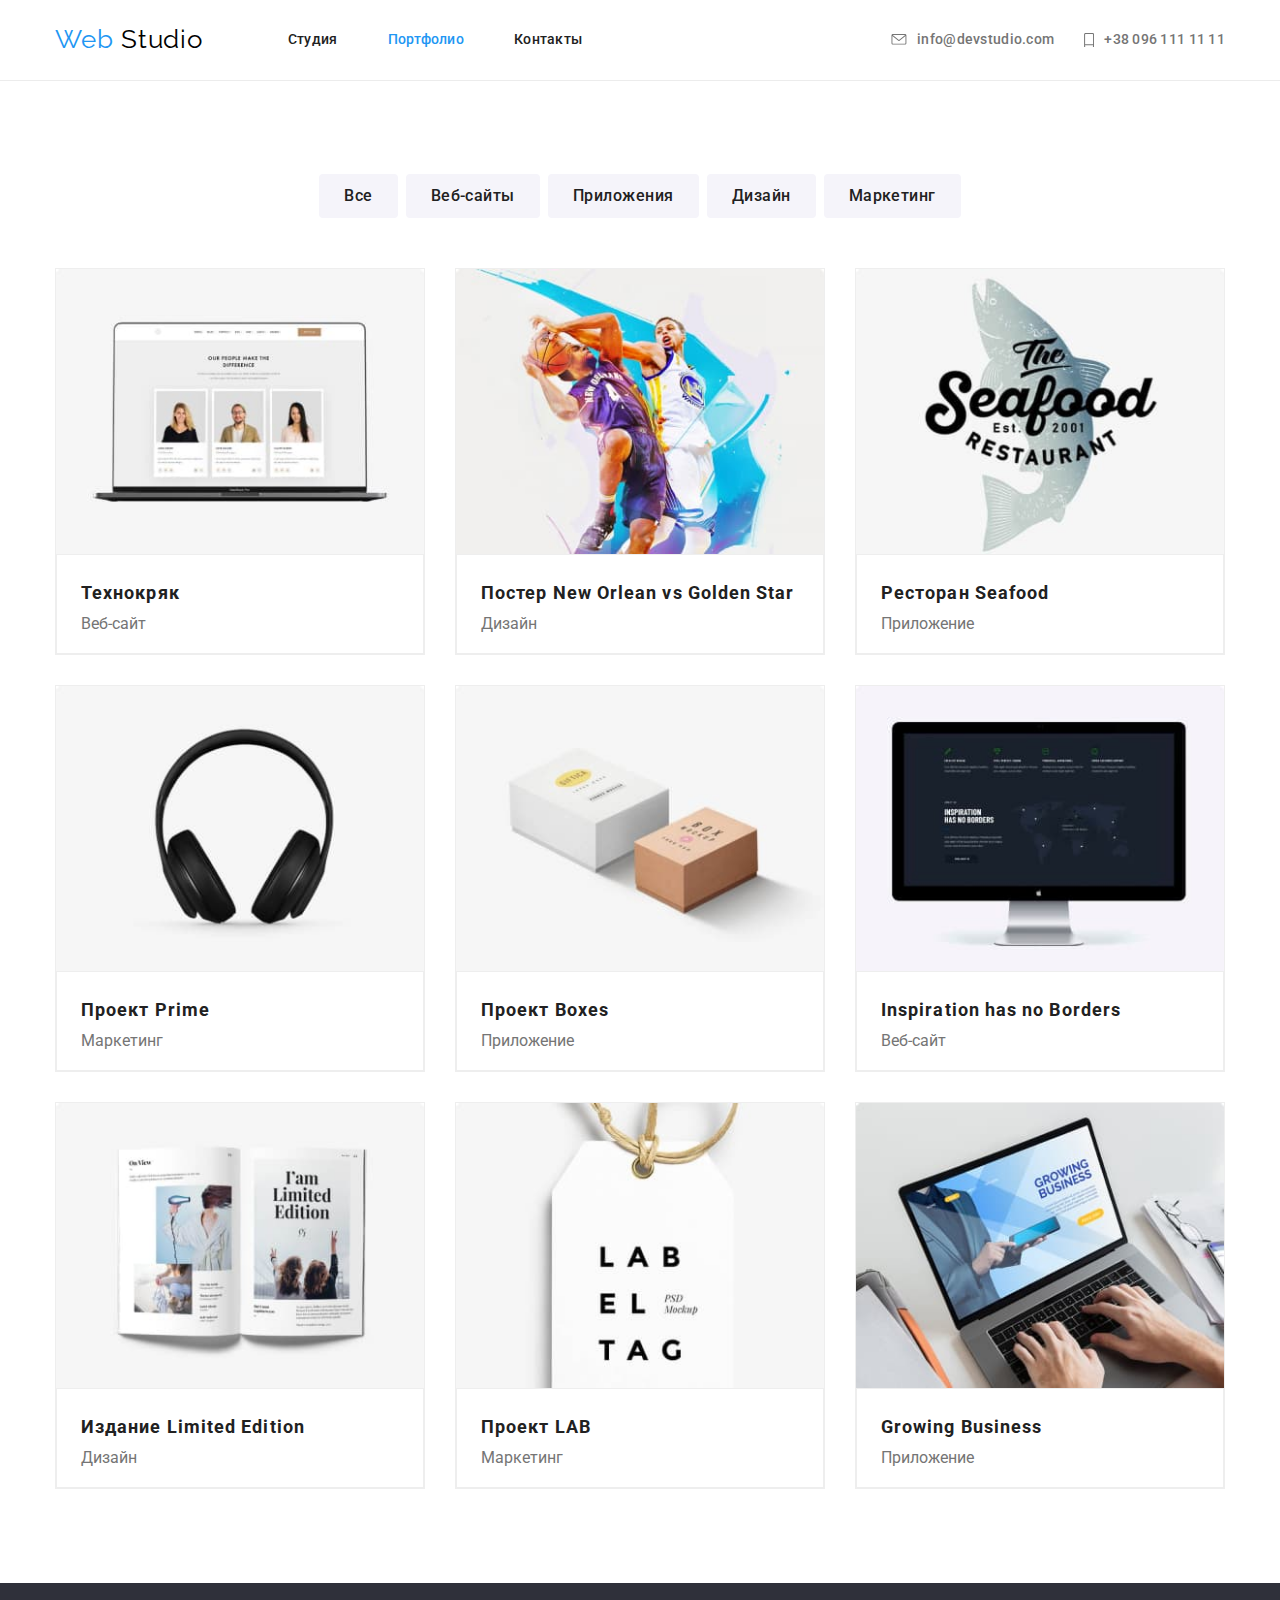
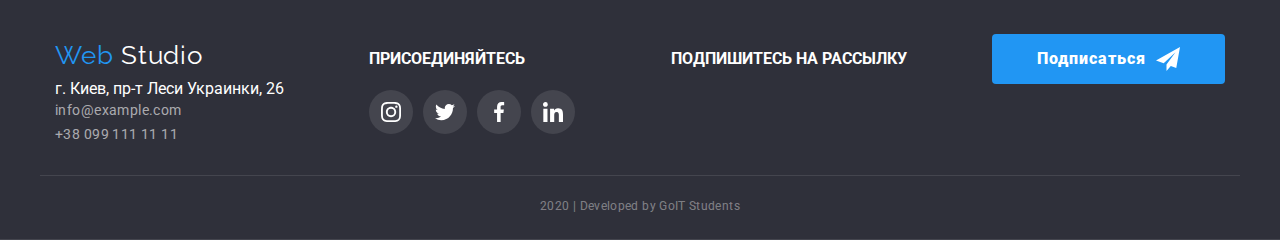
==== portfolio.html @ bc23f322 "Добавляет файлы из предыдущего репозитория" ====
<!DOCTYPE html>
<html lang="ru">
  <head>
    <meta charset="UTF-8" />
    <meta name="viewport" content="width=device-width, initial-scale=1.0" />
    <title>Document</title>
    <link
      href="https://fonts.googleapis.com/css2?family=Raleway:wght@700&family=Roboto:wght@400;500;700;900&display=swap"
      rel="stylesheet"
    />
    <link
      rel="stylesheet"
      href="https://cdnjs.cloudflare.com/ajax/libs/modern-normalize/0.6.0/modern-normalize.min.css"
    />
    <link rel="stylesheet" href="./css/portfolio.css" />
    <link rel="stylesheet" href="./css/styles.css" />
    <link rel="stylesheet" href="./css/common.css" />
  </head>

  <body>
    <!-- Шапка сайта -->
    <header>
      <div class="container">
        <nav class="main-nav">
          <a href="./index.html" class="logo">
            <p class="logo-nav">Web <span class="logo-text">Studio</span></p>
          </a>

          <ul class="site-nav list">
            <li class="items">
              <a href="/index.html" class="link">Студия</a>
            </li>
            <li class="items">
              <a href="./portfolio.html" class="link current">Портфолио</a>
            </li>
            <li class="items"><a href="" class="link">Контакты</a></li>
          </ul>

          <div class="contact">
            <a href="mailto:info@devstudio.com" class="link">
              <svg class="contact-mail" width="16px" height="11.2px">
                <use href="./image/sprite.svg#icon-envelope">
                </use>
              </svg>
              info@devstudio.com
          
            </a>
            <a href="tel:+380961111111" class="link">
              <svg class="contact-phone" width="10px" height="14.94px">
                <use href="./image/sprite.svg#icon-phone">
                </use>
              </svg>
              +38 096 111 11 11</a>
          </div>
        </nav>
      </div>
    </header>

    <main>
      <section class="menu">
        <div class="container">
          <h1 class="portfolio visually-hidden">Портфолио</h1>
          <ul class="portfolio-btn">
            <li class="menu-btn">
              <button type="button" class="button-portfolio">Все</button>
            </li>
            <li class="menu-btn">
              <button type="button" class="button-portfolio">Веб-сайты</button>
            </li>
            <li class="menu-btn">
              <button type="button" class="button-portfolio">Приложения</button>
            </li>
            <li class="menu-btn">
              <button type="button" class="button-portfolio">Дизайн</button>
            </li>
            <li class="menu-btn">
              <button type="button" class="button-portfolio">Маркетинг</button>
            </li>
          </ul>
        </div>
      </section>

      <section class="portfolio-page">
        <div class="container">
          <ul class="gallery">
            <li class="add">
              <a class="img-link" href="">
                <img
                  class="img-portfolio"
                  src="./image/portfolio1.jpg"
                  alt="Люди"
                  width="370"
                />
                <div class="add-text">
                  <h2 class="title">Технокряк</h2>
                  <p class="title-text">Веб-сайт</p>
                  <!-- <p class="title-texts">
                    Технокряк это современная площадка распространения
                    коронавируса. Компании используют эту платформу для
                    цифрового шпионажа и атак на защищённые сервера конкурентов.
                  </p> -->
                </div>
              </a>
            </li>
            <li class="add">
              <a class="img-link" href="">
                <img
                  class="img-portfolio"
                  src="./image/portfolio2.jpg"
                  alt="Баскетбол"
                  width="370"
                />
                <div class="add-text">
                  <h2 class="title">Постер New Orlean vs Golden Star</h2>
                  <p class="title-text">Дизайн</p>
                  <!-- <p class="title-texts">
                    Lorem ipsum dolor sit amet consectetur adipisicing elit.
                    Ipsa, incidunt?
                  </p> -->
                </div>
              </a>
            </li>
            <li class="add">
              <a class="img-link" href="">
                <img
                  class="img-portfolio"
                  src="./image/portfolio3.jpg"
                  alt="Рыба"
                  width="370"
                />
                <div class="add-text">
                  <h2 class="title">Ресторан Seafood</h2>
                  <p class="title-text">Приложение</p>
                  <!-- <p class="title-texts">
                    Lorem ipsum dolor sit amet consectetur adipisicing elit.
                    Similique, corporis!
                  </p> -->
                </div>
              </a>
            </li>
            <li class="add">
              <a class="img-link" href="">
                <img
                  class="img-portfolio"
                  src="./image/prime.jpg"
                  alt="Наушники"
                  width="370"
                />
                <div class="add-text">
                  <h2 class="title">Проект Prime</h2>
                  <p class="title-text">Маркетинг</p>
                  <!-- <p class="title-texts">
                    Lorem ipsum dolor sit amet consectetur adipisicing elit.
                    Molestiae, quibusdam.
                  </p> -->
                </div>
              </a>
            </li>
            <li class="add">
              <a class="img-link" href="">
                <img
                  class="img-portfolio"
                  src="./image/boxes.jpg"
                  alt="Коробки"
                  width="370"
                />
                <div class="add-text">
                  <h2 class="title">Проект Boxes</h2>
                  <p class="title-text">Приложение</p>
                  <!-- <p class="title-texts">
                    Lorem ipsum dolor sit amet consectetur adipisicing elit.
                    Similique, eos.
                  </p> -->
                </div>
              </a>
            </li>
            <li class="add">
              <a class="img-link" href="">
                <img
                  class="img-portfolio"
                  src="./image/Borders.jpg"
                  alt="Монитор"
                  width="370"
                />
                <div class="add-text">
                  <h2 class="title">Inspiration has no Borders</h2>
                  <p class="title-text">Веб-сайт</p>
                  <!-- <p class="title-texts">
                    Lorem ipsum dolor sit amet consectetur adipisicing elit.
                    Saepe, atque?
                  </p> -->
                </div>
              </a>
            </li>
            <li class="add">
              <a class="img-link" href="">
                <img
                  class="img-portfolio"
                  src="./image/portfolio4.jpg"
                  alt="Журнал"
                  width="370"
                />
                <div class="add-text">
                  <h2 class="title">Издание Limited Edition</h2>
                  <p class="title-text">Дизайн</p>
                  <!-- <p class="title-texts">
                    Lorem ipsum dolor sit amet consectetur adipisicing elit.
                    Saepe, atque?
                  </p> -->
                </div>
              </a>
            </li>
            <li class="add">
              <a class="img-link" href="">
                <img
                  class="img-portfolio"
                  src="./image/lab.jpg"
                  alt="Карточка"
                  width="370"
                />
                <div class="add-text">
                  <h2 class="title">Проект LAB</h2>
                  <p class="title-text">Маркетинг</p>
                  <!-- <p class="title-texts">
                    Lorem ipsum dolor sit amet consectetur adipisicing elit.
                    Nostrum, temporibus?
                  </p> -->
                </div>
              </a>
            </li>
            <li class="add">
              <a class="img-link" href="">
                <img
                  class="img-portfolio"
                  src="./image/business.jpg"
                  alt="Ноутбук"
                  width="370"
                />
                <div class="add-text">
                  <h2 class="title">Growing Business</h2>
                  <p class="title-text">Приложение</p>
                  <!-- <p class="title-texts">
                    Lorem ipsum dolor sit amet consectetur adipisicing elit.
                    Ullam, corrupti.
                  </p> -->
                </div>
              </a>
            </li>
          </ul>
        </div>
      </section>
    </main>

    <!-- Футер -->
    <footer class="footer">
      <div class="container page-footer">
        <div class="footer-address">
          <a href="./index.html" class="logo">
            <p class="logo-nav two">
              Web <span class="logo-text-footer">Studio</span>
            </p>
          </a>
          <address class="address-primary">
            г. Киев, пр-т Леси Украинки, 26
          </address>
          <address class="address-secondary">
            info@example.com <br />
            +38 099 111 11 11
          </address>
        </div>
    
        <div class="footer-link">
          <p class="footer-end">
            <b class="end">ПРИСОЕДИНЯЙТЕСЬ</b>
          </p>
        <ul class="inline">
          <li>
            <a class="inline-link" href="" aria-label="cсылка на Instagram">
              <svg class="inline-icon">
                <use href="./image/sprite.svg#icon-instagram"></use>
              </svg>
            </a>
          </li>
          <li>
            <a class="inline-link" href="" aria-label="ссылка на Twitter">
              <svg class="inline-icon">
                <use href="./image/sprite.svg#icon-twitter"></use>
              </svg>
            </a>
          </li>
          <li>
            <a class="inline-link" href="" aria-label="ссылка на Facebook">
              <svg class="inline-icon">
                <use href="./image/sprite.svg#icon-facebook"></use>
              </svg>
            </a>
          </li>
          <li>
            <a class="inline-link" href="" aria-label="ссылка на LinkedIn">
              <svg class="inline-icon">
                <use href="./image/sprite.svg#icon-linkedin"></use>
              </svg>
            </a>
          </li>
        </ul>
        </div>
    
        <div class="footer-button">
          <p class="footer-end">
            <b class="end">ПОДПИШИТЕСЬ НА РАССЫЛКУ </b>
          </p>
        </div>
    
        <div>
          <a href="" class="button two">Подписаться</a>
        </div>
      </div>
    
      <div>
        <p class="copyrigth">2020 | Developed by GoIT Students</p>
      </div>
      </div>
    </footer>
    </body>
  </html>
---- css/portfolio.css ----
/* Button */

header {
  border-bottom: 1px solid #ececec;
}
.menu {
  padding-top: 93px;
  padding-bottom: 50px;
}

.portfolio {
  margin: 0;
  text-align: center;
}
.portfolio-btn {
  display: flex;
  justify-content: center;
}
.portfolio-btn .menu-btn:not(:last-child) {
  margin-right: 8px;
}

.button-portfolio {
  border-radius: 4px;
  border: solid transparent;
  padding: 6px 22px;

  color: var(--title-text-color);
  background: var(--background-color);

  font-weight: 500;
  font-size: 16px;
  line-height: 1.62;
  text-align: center;
  letter-spacing: 0.03em;
}
.button-portfolio:hover,
.button-portfolio:focus {
  color: var(--accent-white);
  background-color: var(--accent-text-color);
}
/* Основной контент */
.portfolio-page {
  padding-bottom: 94px;
}

.gallery {
  display: flex;
  flex-wrap: wrap;
}
.img-link {
  display: block;
}

.add {
  display: block;
  margin-right: 30px;
  margin-bottom: 30px;
  width: calc((100% - 60px) / 3);

  border: 1px solid #eeeeee;
}
.add:nth-child(3n) {
  margin-right: 0;
}

.add:nth-last-child(-n + 3) {
  margin-bottom: 0;
}
.add-text {
  border: 1px solid #eeeeee;
  padding: 20px 24px;
}
.add .title {
  margin-top: 0;
  margin-bottom: 4px;

  color: var(--title-text-color);
  font-weight: 700;
  font-size: 18px;
  line-height: 2;
  letter-spacing: 0.06em;
}
.title-text {
  margin: 0;
}
.title-texts {
  margin: 0;

  color: var(--accent-white);
}

.ul-fon {
  background-color: var(--background-color);
}
a {
  text-decoration: none;
}
ul p {
  color: var(--primary-text-color);
}
---- css/styles.css ----
/* Герой */
.hero {
  text-align: center;
  justify-content: center;
  padding: 200px 0;
}
.hero {
  max-width: 1600px;
  height: 600px;
  background-image: linear-gradient(
      rgba(47, 48, 58, 0.8),
      rgba(47, 48, 58, 0.8)
    ),
    url(../image/hero.jpg);

  background-position: center;
  background-repeat: no-repeat;
  background-size: cover;
}
.hero-title {
  margin-top: 0;
  margin-bottom: 46px;

  font-weight: 900;
  font-size: 44px;
  line-height: 1.36;
  letter-spacing: 0.06em;
  text-transform: uppercase;

  color: var(--accent-white);
}
/* Button */
.button {
  display: inline-block;
  border-radius: 4px;
  padding: 10px 32px;
  min-width: 136px;
  text-align: center;

  background-color: var(--accent-text-color);
  color: var(--accent-white);
  font-family: inherit;
  text-decoration: none;
  font-weight: 700;
  font-size: 16px;
  line-height: 1.87;
  letter-spacing: 0.06em;
}

/* Sections */
ul {
  list-style: none;
  margin: 0;
  padding: 0;
}

.section {
  padding: 94px 0;
}

.promo {
  display: inline-flex;
}
.promo .center + .center {
  margin-left: 30px;
}

.center-fon {
  width: 270px;
  height: 120px;
  margin: 0;
  margin-bottom: 30px;
  padding: 25px 102px;

  background-color: var(--background-color);
  border-radius: 4px;
}

.section-fon {
  padding: 94px 0;
}
.section-title,
.section-subtitle,
.section-people {
  color: var(--title-text-color);
}
.section-lead {
  color: var(--accent-white);
}
.section-title {
  margin: 0;
  font-weight: 700;
  font-size: 36px;
  line-height: 1.16;
  text-align: center;
  letter-spacing: 0.03em;
}

.section-text {
  margin: 0;
}
.section-lead {
  margin: 0;
}

.section-subtitle,
.section-lead .end {
  font-weight: 700;
  font-size: 14px;
  line-height: 1.14;
  letter-spacing: 0.03em;
  text-transform: uppercase;
}
.section-lead {
  text-align: center;
}

.section-subtitle {
  margin-top: 0;
  margin-bottom: 10px;
}
.section-title.two {
  margin-top: 0;
  margin-bottom: 50px;
}
.work {
  display: flex;
}
.work-two {
  width: 370px;
}
.work .work-two + .work-two {
  margin-left: 30px;
}
.section-people {
  margin-top: 0;
  margin-bottom: 10px;
  text-align: center;
  font-weight: 500;
  font-size: 16px;
  line-height: 1.18;
  letter-spacing: 0.03em;
}

.section-fon p {
  margin-top: 0;
  margin-bottom: 16px;
}

.section-fon {
  background-color: var(--background-color);
}
.team {
  display: flex;
}
.team .member + .member {
  margin-left: 30px;
}
.member {
  width: 270px;
  height: 422px;
  background-color: var(--accent-white);

  box-shadow: 0px 2px 1px rgba(0, 0, 0, 0.2), 0px 1px 1px rgba(0, 0, 0, 0.14),
    0px 1px 3px rgba(0, 0, 0, 0.12);
  border-bottom-left-radius: 4px;
  border-bottom-right-radius: 4px;
}
.img {
  margin-top: 0px;
  margin-bottom: 30px;
}
.member-text {
  text-align: center;
}

.soсial {
  display: flex;
  justify-content: center;
}

.social-link {
  display: inline-flex;
  justify-content: center;
  align-items: center;
  width: 44px;
  height: 44px;
  border-radius: 50%;

  fill: var(--primary-text-color);
}
.social-icon {
  width: 20px;
  height: 20px;
}
.social-link:hover {
  background-color: var(--accent-text-color);
  fill: var(--accent-white);
}

/* Clients */
.section-title.three {
  margin-bottom: 50px;
}
.logos {
  display: inline-flex;
}

.pic {
  display: flex;
  justify-content: center;
  align-items: center;
  width: 170px;
  height: 90px;
  border-radius: 4px;
  border: 1px solid var(--color-client-icon);
  fill: var(--color-client-icon);
}

.logos .pic + .pic {
  margin-left: 30px;
}

.pic:hover {
  fill: var(--accent-text-color);
  border: 1px solid var(--accent-text-color);
}
---- css/common.css ----
:root {
  --primary-text-color: #757575;
  --title-text-color: #212121;
  --accent-text-color: #2196f3;
  --accent-white: #ffffff;
  --background-color: #f5f4fa;
  --color-client-icon: #afb1b8;
}

/* Цвет основного текста #757575 */
/* Цвет вторичного текста #212121 */
/* белый #FFFFFF */
/* голубой акцент  #2196F3 */
/* Футер Цвет адреса rgba(255, 255, 255, 0.6) */
/* Футер ссылки соц сетей background: #AFB1B8 */
/* Футер корирайт rgba(255, 255, 255, 0.4) */
/* фон вторичный background: #F5F4FA */
/* фон header background: #FFFFFF;
/* фон footer background: #2F303A; */

html {
  box-sizing: border-box;
}
*,
*::before,
*::after {
  box-sizing: inherit;
}

body {
  background-color: var(--accent-white);
  color: var(--primary-text-color);
  text-decoration: none;
  font-family: Roboto, sans-serif;
}
img {
  display: block;
  max-width: 100%;
  height: auto;
}
.visually-hidden {
  position: absolute;
  width: 1px;
  height: 1px;
  margin: -1px;
  border: 0;
  padding: 0;
  clip: rect(0 0 0 0);
  overflow: hidden;
}
/* Logo */

.logo {
  color: var(--accent-text-color);

  font-family: Raleway;
  font-size: 26px;
  line-height: 1.2px;
  letter-spacing: 0.03em;
}

.logo-nav {
  display: inline-block;
  padding-top: 24px;
  padding-bottom: 24px;
  margin: 0;
  margin-right: 85px;
}

.logo-text {
  color: #000000;
}
/* site nav */

.container {
  margin-left: auto;
  margin-right: auto;
  width: 1200px;
  padding-left: 15px;
  padding-right: 15px;
}
.link {
  text-decoration: none;
  font-weight: 500;
  font-size: 14px;
  line-height: 1.14;
  letter-spacing: 0.02em;
}

.site-nav {
  display: flex;
  margin-left: 80px;
}

.list {
  list-style: none;
  margin: 0;
  padding: 0;
}

/* .site-nav .items + .items {
  margin-left: 50px;
} */
.site-nav .items:not(:last-child) {
  margin-right: 50px;
}
.site-nav .link {
  display: block;
  padding-top: 32px;
  padding-bottom: 32px;
  color: var(--title-text-color);
}
.site-nav .link:hover,
.site-nav .link:focus {
  color: var(--accent-text-color);
}
.site-nav .link.current {
  color: var(--accent-text-color);
}
.main-nav {
  display: flex;
  align-items: center;
}
ul .site-nav,
.contact {
  font-weight: 500;
  font-size: 14px;
  line-height: 1.14;
  letter-spacing: 0.02em;
}
.contact .link,
.social .link {
  color: var(--primary-text-color);
}
.contact {
  margin-left: auto;
  display: inline-flex;
}
.contact .link + .link {
  margin-left: 30px;
}
.contact .link {
  display: inline-flex;
  align-items: center;
  padding-top: 32px;
  padding-bottom: 32px;
}
.contact .link:hover,
.contact .link:focus {
  color: var(--accent-text-color);
}

.contact-mail,
.contact-phone {
  margin-right: 10px;
  fill: currentcolor;
}

.contact-mail:hover,
.contact-phone:hover {
  fill: var(--accent-text-color);
}

/* Footer */
.footer {
  border-bottom: 1px solid rgba(255, 255, 255, 0.1);
  background-color: #2f303a;
  color: var(--accent-white);
}
.page-footer {
  display: flex;
  justify-content: space-between;
  align-items: baseline;
  padding-top: 48px;
  padding-bottom: 28px;

  border-bottom: 1px solid rgba(255, 255, 255, 0.1);
}

.logo-text-footer {
  color: var(--accent-white);
}
.two {
  margin-right: 0;
}

.footer .address {
  font-style: normal;
  font-weight: 400;
  font-size: 14px;
  line-height: 1.71;
  letter-spacing: 0.03em;
}
.address-primary {
  font-style: normal;
}
.address-secondary {
  color: rgba(255, 255, 255, 0.6);

  font-style: normal;
  font-weight: 400;
  font-size: 14px;
  line-height: 1.71;
  letter-spacing: 0.03em;
}
.footer-link {
  display: inline-block;
}
.footer-end {
  margin-top: 0;
  margin-bottom: 21px;
}
.inline {
  display: inline-flex;
}
.inline-link {
  display: flex;
  justify-content: center;
  align-items: center;
  width: 44px;
  height: 44px;
  background-color: rgba(255, 255, 255, 0.1);
  border-radius: 50%;
}

.inline-link:not(last-child) {
  margin-right: 10px;
}

.inline-link:hover {
  background-color: var(--accent-text-color);
}
.inline-icon {
  width: 20px;
  height: 20px;
  fill: var(--accent-white);
}
/* Button */
.button.two {
  display: inline-flex;
  align-items: center;
  font-weight: 900;
  padding: 10px 45px;
}

.button.two::after {
  content: "";
  width: 24px;
  height: 24px;
  margin-left: 10px;
  background-image: url(../image/iconsend.svg);
}

.copyrigth {
  display: block;
  margin: 0;
  padding-top: 18px;
  padding-bottom: 21px;
  justify-content: center;

  color: rgba(255, 255, 255, 0.4);

  font-weight: normal;
  font-size: 12px;
  line-height: 2;
  text-align: center;
  letter-spacing: 0.03em;
}
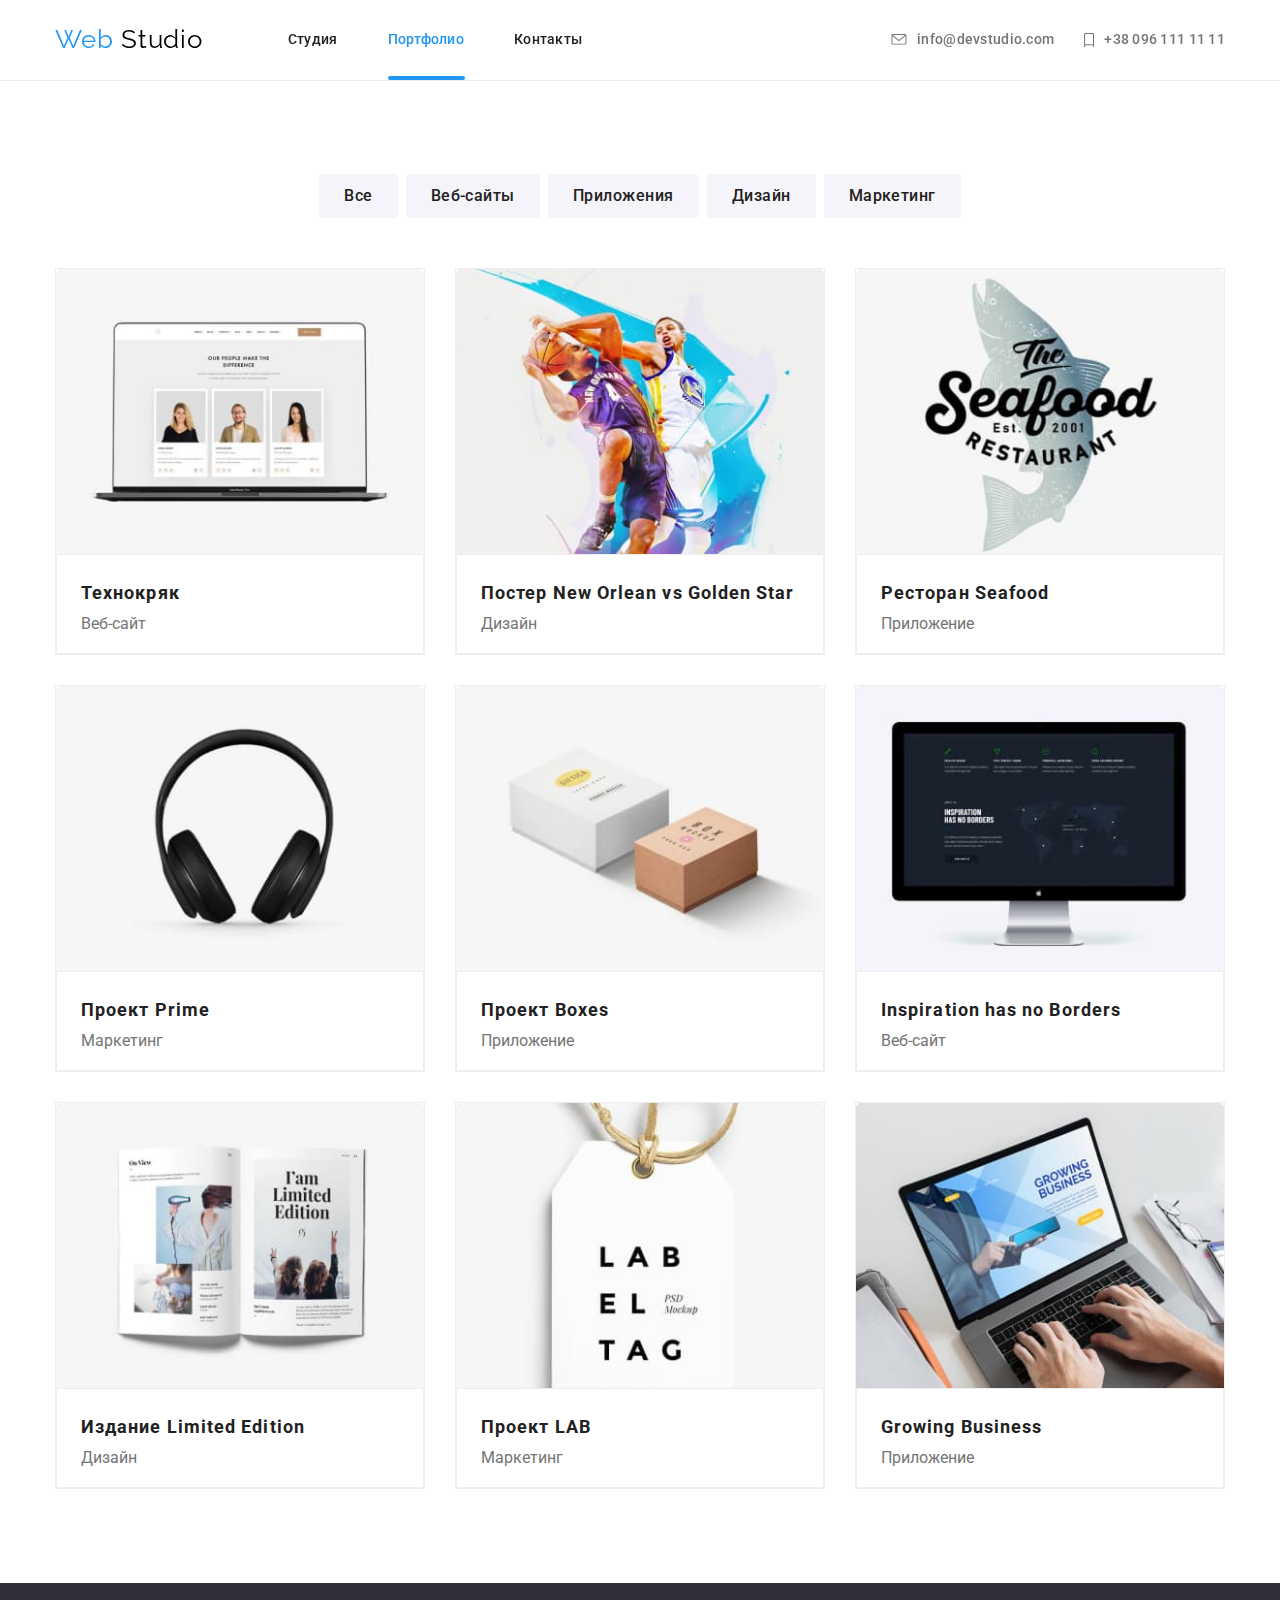
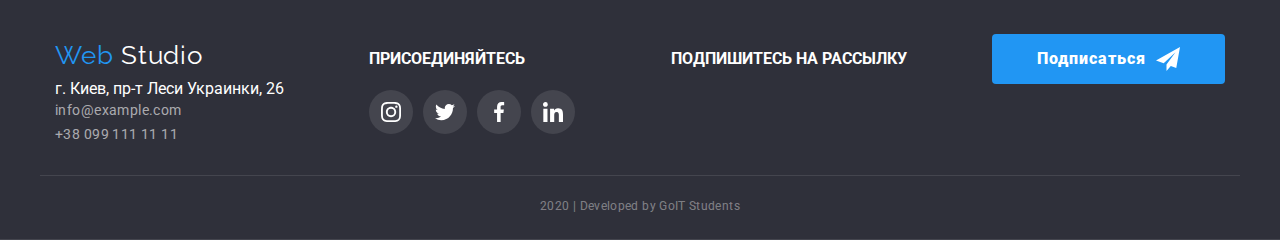
==== commit ef37d90a: "Добавляет позиционирование и анимации" ====
--- a/portfolio.html
+++ b/portfolio.html
@@ -19,7 +19,7 @@
 
   <body>
     <!-- Шапка сайта -->
-    <header>
+    <header class="page-header">
       <div class="container">
         <nav class="main-nav">
           <a href="./index.html" class="logo">
@@ -31,7 +31,7 @@
               <a href="/index.html" class="link">Студия</a>
             </li>
             <li class="items">
-              <a href="./portfolio.html" class="link current">Портфолио</a>
+              <a href="./portfolio.html" class="link current border-two">Портфолио</a>
             </li>
             <li class="items"><a href="" class="link">Контакты</a></li>
           </ul>
@@ -85,164 +85,173 @@
           <ul class="gallery">
             <li class="add">
               <a class="img-link" href="">
-                <img
-                  class="img-portfolio"
-                  src="./image/portfolio1.jpg"
-                  alt="Люди"
-                  width="370"
-                />
+                <div class="img-portfolio">
+                  <img src="./image/portfolio1.jpg" alt="Люди" width="370" />
+                  <div class="img-overlay">
+                    <p class="title-texts">
+                      Технокряк это современная площадка распространения
+                      коронавируса. Компании используют эту платформу для
+                      цифрового шпионажа и атак на защищённые сервера конкурентов.
+                    </p>
+                  </div>
+                </div>
+              
                 <div class="add-text">
                   <h2 class="title">Технокряк</h2>
                   <p class="title-text">Веб-сайт</p>
-                  <!-- <p class="title-texts">
-                    Технокряк это современная площадка распространения
-                    коронавируса. Компании используют эту платформу для
-                    цифрового шпионажа и атак на защищённые сервера конкурентов.
-                  </p> -->
-                </div>
-              </a>
-            </li>
-            <li class="add">
-              <a class="img-link" href="">
-                <img
-                  class="img-portfolio"
-                  src="./image/portfolio2.jpg"
-                  alt="Баскетбол"
-                  width="370"
-                />
+                </div>
+              </a>
+            </li>
+
+            <li class="add">
+              <a class="img-link" href="">
+                <div class="img-portfolio">
+                  <img src="./image/portfolio2.jpg" alt="Баскетбол" width="370" />
+                  <div class="img-overlay">
+                    <p class="title-texts">
+                      Технокряк это современная площадка распространения
+                      коронавируса. Компании используют эту платформу для
+                      цифрового шпионажа и атак на защищённые сервера конкурентов.
+                    </p>
+                  </div>
+                </div>
+               
                 <div class="add-text">
                   <h2 class="title">Постер New Orlean vs Golden Star</h2>
                   <p class="title-text">Дизайн</p>
-                  <!-- <p class="title-texts">
-                    Lorem ipsum dolor sit amet consectetur adipisicing elit.
-                    Ipsa, incidunt?
-                  </p> -->
-                </div>
-              </a>
-            </li>
-            <li class="add">
-              <a class="img-link" href="">
-                <img
-                  class="img-portfolio"
-                  src="./image/portfolio3.jpg"
-                  alt="Рыба"
-                  width="370"
-                />
+                </div>
+              </a>
+            </li>
+            <li class="add">
+              <a class="img-link" href="">
+                <div class="img-portfolio">
+                  <img src="./image/portfolio3.jpg" alt="Рыба" width="370" />
+                  <div class="img-overlay">
+                    <p class="title-texts">
+                      Технокряк это современная площадка распространения
+                      коронавируса. Компании используют эту платформу для
+                      цифрового шпионажа и атак на защищённые сервера конкурентов.
+                    </p>
+                  </div>
+                </div>
+               
                 <div class="add-text">
                   <h2 class="title">Ресторан Seafood</h2>
                   <p class="title-text">Приложение</p>
-                  <!-- <p class="title-texts">
-                    Lorem ipsum dolor sit amet consectetur adipisicing elit.
-                    Similique, corporis!
-                  </p> -->
-                </div>
-              </a>
-            </li>
-            <li class="add">
-              <a class="img-link" href="">
-                <img
-                  class="img-portfolio"
-                  src="./image/prime.jpg"
-                  alt="Наушники"
-                  width="370"
-                />
+                </div>
+              </a>
+            </li>
+            <li class="add">
+              <a class="img-link" href="">
+              <div class="img-portfolio">
+                <img src="./image/prime.jpg" alt="Наушники" width="370" />
+                <div class="img-overlay">
+                  <p class="title-texts">
+                      Технокряк это современная площадка распространения
+                      коронавируса. Компании используют эту платформу для
+                      цифрового шпионажа и атак на защищённые сервера конкурентов.
+                    </p>
+                  </div>
+              </div>
+                
                 <div class="add-text">
                   <h2 class="title">Проект Prime</h2>
                   <p class="title-text">Маркетинг</p>
-                  <!-- <p class="title-texts">
-                    Lorem ipsum dolor sit amet consectetur adipisicing elit.
-                    Molestiae, quibusdam.
-                  </p> -->
-                </div>
-              </a>
-            </li>
-            <li class="add">
-              <a class="img-link" href="">
-                <img
-                  class="img-portfolio"
-                  src="./image/boxes.jpg"
-                  alt="Коробки"
-                  width="370"
-                />
+                </div>
+              </a>
+            </li>
+            <li class="add">
+              <a class="img-link" href="">
+              <div class="img-portfolio">
+                <img src="./image/boxes.jpg" alt="Коробки" width="370" />
+                <div class="img-overlay">
+                  <p class="title-texts">
+                      Технокряк это современная площадка распространения
+                      коронавируса. Компании используют эту платформу для
+                      цифрового шпионажа и атак на защищённые сервера конкурентов.
+                    </p>
+                </div>
+              </div>
+               
                 <div class="add-text">
                   <h2 class="title">Проект Boxes</h2>
                   <p class="title-text">Приложение</p>
-                  <!-- <p class="title-texts">
-                    Lorem ipsum dolor sit amet consectetur adipisicing elit.
-                    Similique, eos.
-                  </p> -->
-                </div>
-              </a>
-            </li>
-            <li class="add">
-              <a class="img-link" href="">
-                <img
-                  class="img-portfolio"
-                  src="./image/Borders.jpg"
-                  alt="Монитор"
-                  width="370"
-                />
+                 </div>
+              </a>
+            </li>
+            <li class="add">
+              <a class="img-link" href="">
+              <div class="img-portfolio">
+                <img src="./image/Borders.jpg" alt="Монитор" width="370" />
+                <div class="img-overlay">
+                  <p class="title-texts">
+                      Технокряк это современная площадка распространения
+                      коронавируса. Компании используют эту платформу для
+                      цифрового шпионажа и атак на защищённые сервера конкурентов.
+                    </p>
+                </div>
+              </div>
+                
                 <div class="add-text">
                   <h2 class="title">Inspiration has no Borders</h2>
                   <p class="title-text">Веб-сайт</p>
-                  <!-- <p class="title-texts">
-                    Lorem ipsum dolor sit amet consectetur adipisicing elit.
-                    Saepe, atque?
-                  </p> -->
-                </div>
-              </a>
-            </li>
-            <li class="add">
-              <a class="img-link" href="">
-                <img
-                  class="img-portfolio"
-                  src="./image/portfolio4.jpg"
-                  alt="Журнал"
-                  width="370"
-                />
+                </div>
+              </a>
+            </li>
+            <li class="add">
+              <a class="img-link" href="">
+                <div class="img-portfolio">
+                  <img src="./image/portfolio4.jpg" alt="Журнал" width="370" />
+                  <div class="img-overlay">
+                    <p class="title-texts">
+                      Технокряк это современная площадка распространения
+                      коронавируса. Компании используют эту платформу для
+                      цифрового шпионажа и атак на защищённые сервера конкурентов.
+                    </p>
+                  </div>
+                </div>
+              
                 <div class="add-text">
                   <h2 class="title">Издание Limited Edition</h2>
                   <p class="title-text">Дизайн</p>
-                  <!-- <p class="title-texts">
-                    Lorem ipsum dolor sit amet consectetur adipisicing elit.
-                    Saepe, atque?
-                  </p> -->
-                </div>
-              </a>
-            </li>
-            <li class="add">
-              <a class="img-link" href="">
-                <img
-                  class="img-portfolio"
-                  src="./image/lab.jpg"
-                  alt="Карточка"
-                  width="370"
-                />
+                </div>
+              </a>
+            </li>
+            <li class="add">
+              <a class="img-link" href="">
+                <div class="img-portfolio">
+                 <img src="./image/lab.jpg" alt="Карточка" width="370" />
+                 <div class="img-overlay">
+                   <p class="title-texts">
+                      Технокряк это современная площадка распространения
+                      коронавируса. Компании используют эту платформу для
+                      цифрового шпионажа и атак на защищённые сервера конкурентов.
+                    </p>
+                 </div>
+                </div>
+                
                 <div class="add-text">
                   <h2 class="title">Проект LAB</h2>
                   <p class="title-text">Маркетинг</p>
-                  <!-- <p class="title-texts">
-                    Lorem ipsum dolor sit amet consectetur adipisicing elit.
-                    Nostrum, temporibus?
-                  </p> -->
-                </div>
-              </a>
-            </li>
-            <li class="add">
-              <a class="img-link" href="">
-                <img
-                  class="img-portfolio"
-                  src="./image/business.jpg"
-                  alt="Ноутбук"
-                  width="370"
-                />
+                </div>
+              </a>
+            </li>
+            <li class="add">
+              <a class="img-link" href="">
+                <div class="img-portfolio">
+                  <img src="./image/business.jpg" alt="Ноутбук" width="370" />
+                  <div class="img-overlay">
+                    <p class="title-texts">
+                      Технокряк это современная площадка распространения
+                      коронавируса. Компании используют эту платформу для
+                      цифрового шпионажа и атак на защищённые сервера конкурентов.
+                    </p>
+                  </div>
+                </div>
+               
                 <div class="add-text">
                   <h2 class="title">Growing Business</h2>
                   <p class="title-text">Приложение</p>
-                  <!-- <p class="title-texts">
-                    Lorem ipsum dolor sit amet consectetur adipisicing elit.
-                    Ullam, corrupti.
-                  </p> -->
                 </div>
               </a>
             </li>
@@ -321,6 +330,13 @@
       </div>
       </div>
     </footer>
+    <script>
+      const { height: pageHeaderHeight } = document
+        .querySelector(".page-header")
+        .getBoundingClientRect();
+
+      document.body.style.paddingTop = `${pageHeaderHeight}px`;
+    </script>
     </body>
   </html>
 
--- a/css/portfolio.css
+++ b/css/portfolio.css
@@ -38,6 +38,7 @@
 .button-portfolio:focus {
   color: var(--accent-white);
   background-color: var(--accent-text-color);
+  transition: 250ms cubic-bezier(0.4, 0, 0.2, 1);
 }
 /* Основной контент */
 .portfolio-page {
@@ -59,6 +60,40 @@
   width: calc((100% - 60px) / 3);
 
   border: 1px solid #eeeeee;
+}
+
+.img-portfolio {
+  position: relative;
+  overflow: hidden;
+}
+
+.img-overlay {
+  display: inline-block;
+  position: absolute;
+  left: 0;
+  bottom: 0;
+  width: 100%;
+  height: 100%;
+  background-color: rgba(33, 150, 243, 0.9);
+  transform: translateY(100%);
+  opacity: 0;
+  transition: transform 250ms cubic-bezier(0.4, 0, 0.2, 1),
+    opacity 250ms cubic-bezier(0.4, 0, 0.2, 1);
+}
+
+.add:hover .img-overlay,
+.add:focus .img-overlay {
+  opacity: 1;
+  transform: translateY(0);
+}
+.add:hover .title-texts,
+.add:focus .title-texts {
+  opacity: 1;
+}
+.add:hover,
+.add:focus {
+  box-shadow: 1px 4px 6px rgba(0, 0, 0, 0.16), 0px 4px 4px rgba(0, 0, 0, 0.06),
+    0px 1px 1px rgba(0, 0, 0, 0.12);
 }
 .add:nth-child(3n) {
   margin-right: 0;
@@ -85,9 +120,35 @@
   margin: 0;
 }
 .title-texts {
+  display: block;
+  position: absolute;
+
   margin: 0;
+  width: 370px;
+  padding-left: 24px;
+  padding-right: 24px;
+
+  top: 50%;
+  left: 50%;
+  transform: translate(-50%, -50%);
+  opacity: 0;
+  transition: 250ms cubic-bezier(0.4, 0, 0.2, 1) 250ms;
+
+  font-weight: 400;
+  font-size: 18px;
+  line-height: 1.56;
+  letter-spacing: 0.03em;
 
   color: var(--accent-white);
+}
+.add:hover .title-texts,
+.add:focus .title-texts {
+  opacity: 1;
+}
+.add:hover,
+.add:focus {
+  box-shadow: 1px 4px 6px rgba(0, 0, 0, 0.16), 0px 4px 4px rgba(0, 0, 0, 0.06),
+    0px 1px 1px rgba(0, 0, 0, 0.12);
 }
 
 .ul-fon {
--- a/css/styles.css
+++ b/css/styles.css
@@ -1,4 +1,5 @@
 /* Герой */
+
 .hero {
   text-align: center;
   justify-content: center;
@@ -85,7 +86,17 @@
   color: var(--title-text-color);
 }
 .section-lead {
+  position: absolute;
+  bottom: 0;
+  width: 100%;
+  height: 70px;
+  padding-top: 27px;
+  padding-bottom: 27px;
+
+  text-align: center;
+
   color: var(--accent-white);
+  background-color: rgba(47, 48, 58, 0.8);
 }
 .section-title {
   margin: 0;
@@ -96,9 +107,7 @@
   letter-spacing: 0.03em;
 }
 
-.section-text {
-  margin: 0;
-}
+.section-text,
 .section-lead {
   margin: 0;
 }
@@ -111,9 +120,6 @@
   letter-spacing: 0.03em;
   text-transform: uppercase;
 }
-.section-lead {
-  text-align: center;
-}
 
 .section-subtitle {
   margin-top: 0;
@@ -128,6 +134,8 @@
 }
 .work-two {
   width: 370px;
+  height: 294px;
+  position: relative;
 }
 .work .work-two + .work-two {
   margin-left: 30px;
@@ -193,9 +201,11 @@
   width: 20px;
   height: 20px;
 }
-.social-link:hover {
+.social-link:hover,
+.social-link:focus {
   background-color: var(--accent-text-color);
   fill: var(--accent-white);
+  transition: 250ms cubic-bezier(0.4, 0, 0.2, 1);
 }
 
 /* Clients */
@@ -224,4 +234,5 @@
 .pic:hover {
   fill: var(--accent-text-color);
   border: 1px solid var(--accent-text-color);
-}
+  transition: 250ms cubic-bezier(0.4, 0, 0.2, 1);
+}
--- a/css/common.css
+++ b/css/common.css
@@ -36,7 +36,6 @@
 img {
   display: block;
   max-width: 100%;
-  height: auto;
 }
 .visually-hidden {
   position: absolute;
@@ -49,6 +48,14 @@
   overflow: hidden;
 }
 /* Logo */
+.page-header {
+  position: fixed;
+  width: 100%;
+  min-height: 80px;
+  top: 0;
+  left: 0;
+  z-index: 10;
+}
 
 .logo {
   color: var(--accent-text-color);
@@ -113,6 +120,7 @@
 .site-nav .link:hover,
 .site-nav .link:focus {
   color: var(--accent-text-color);
+  transition: 250ms cubic-bezier(0.4, 0, 0.2, 1);
 }
 .site-nav .link.current {
   color: var(--accent-text-color);
@@ -120,6 +128,36 @@
 .main-nav {
   display: flex;
   align-items: center;
+}
+.border {
+  position: relative;
+  cursor: pointer;
+}
+.border::after {
+  position: absolute;
+  content: "";
+  display: block;
+  align-items: center;
+  margin-right: 0;
+  width: 47px;
+  bottom: 0;
+
+  border-bottom: 4px solid var(--accent-text-color);
+  border-radius: 2px;
+}
+.border-two {
+  position: relative;
+  cursor: pointer;
+}
+.border-two::after {
+  position: absolute;
+  content: "";
+  display: block;
+  width: 77px;
+  bottom: 0;
+
+  border-bottom: 4px solid var(--accent-text-color);
+  border-radius: 2px;
 }
 ul .site-nav,
 .contact {
@@ -148,6 +186,7 @@
 .contact .link:hover,
 .contact .link:focus {
   color: var(--accent-text-color);
+  transition: 250ms cubic-bezier(0.4, 0, 0.2, 1);
 }
 
 .contact-mail,
@@ -159,6 +198,7 @@
 .contact-mail:hover,
 .contact-phone:hover {
   fill: var(--accent-text-color);
+  transition: 250ms cubic-bezier(0.4, 0, 0.2, 1);
 }
 
 /* Footer */
@@ -227,8 +267,10 @@
   margin-right: 10px;
 }
 
-.inline-link:hover {
+.inline-link:hover,
+.inline-link:focus {
   background-color: var(--accent-text-color);
+  transition: 250ms cubic-bezier(0.4, 0, 0.2, 1);
 }
 .inline-icon {
   width: 20px;
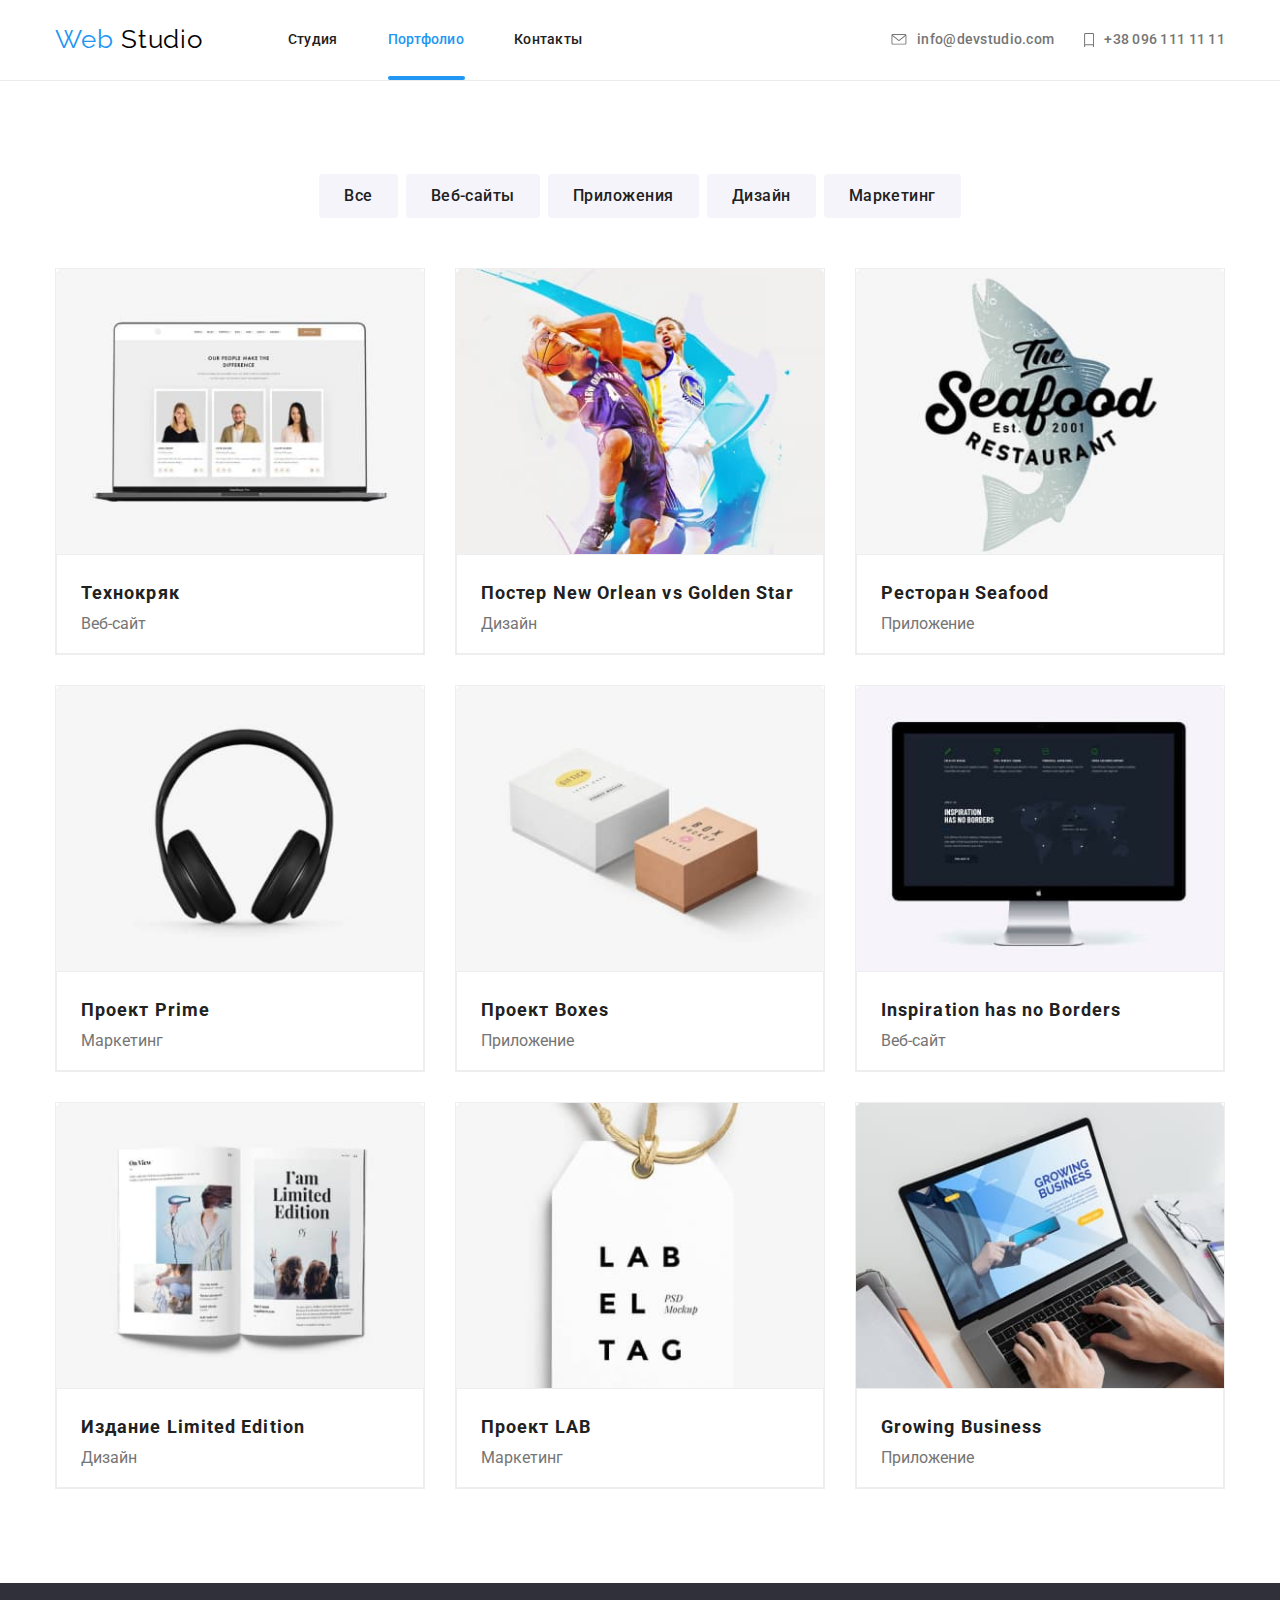
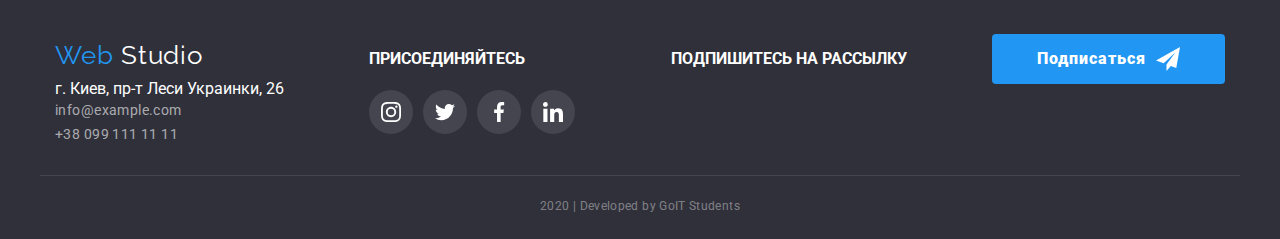
==== commit 8014e5a8: "исправляет ошибки, удаляет фиксированный header" ====
--- a/portfolio.html
+++ b/portfolio.html
@@ -19,7 +19,7 @@
 
   <body>
     <!-- Шапка сайта -->
-    <header class="page-header">
+    <header>
       <div class="container">
         <nav class="main-nav">
           <a href="./index.html" class="logo">
@@ -28,7 +28,7 @@
 
           <ul class="site-nav list">
             <li class="items">
-              <a href="/index.html" class="link">Студия</a>
+              <a href="./index.html" class="link">Студия</a>
             </li>
             <li class="items">
               <a href="./portfolio.html" class="link current border-two">Портфолио</a>
@@ -330,13 +330,6 @@
       </div>
       </div>
     </footer>
-    <script>
-      const { height: pageHeaderHeight } = document
-        .querySelector(".page-header")
-        .getBoundingClientRect();
-
-      document.body.style.paddingTop = `${pageHeaderHeight}px`;
-    </script>
     </body>
   </html>
 
--- a/css/common.css
+++ b/css/common.css
@@ -48,14 +48,6 @@
   overflow: hidden;
 }
 /* Logo */
-.page-header {
-  position: fixed;
-  width: 100%;
-  min-height: 80px;
-  top: 0;
-  left: 0;
-  z-index: 10;
-}
 
 .logo {
   color: var(--accent-text-color);
@@ -203,7 +195,6 @@
 
 /* Footer */
 .footer {
-  border-bottom: 1px solid rgba(255, 255, 255, 0.1);
   background-color: #2f303a;
   color: var(--accent-white);
 }
